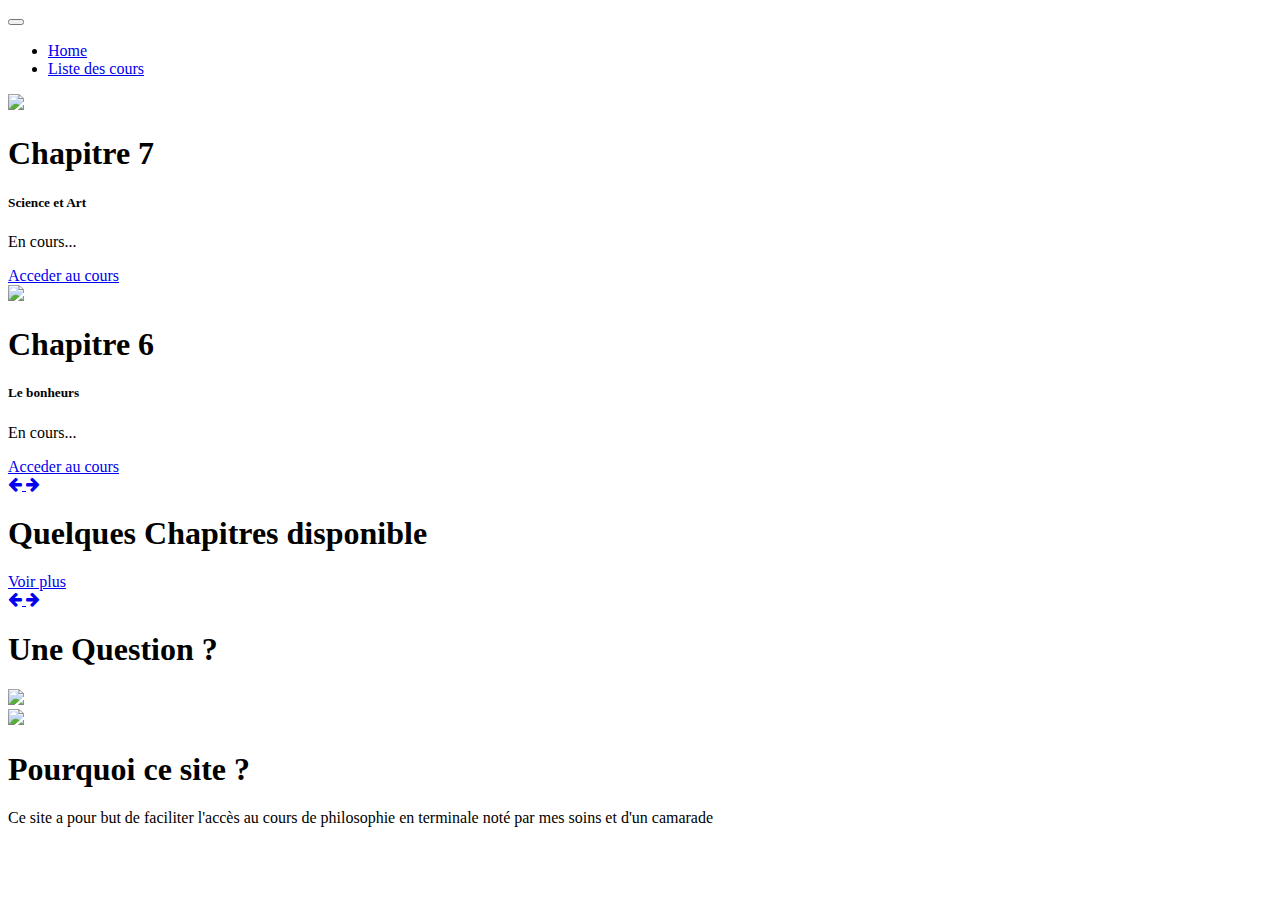
==== index.html @ 9015c94e "Add files via upload" ====
<!DOCTYPE html>
<html>
   <head>
      <!-- basic -->
      <meta charset="utf-8">
      <meta http-equiv="X-UA-Compatible" content="IE=edge">
      <meta name="viewport" content="width=device-width, initial-scale=1">
      <!-- mobile metas -->
      <meta name="viewport" content="width=device-width, initial-scale=1">
      <meta name="viewport" content="initial-scale=1, maximum-scale=1">
      <!-- site metas -->
      <title>Philosophie</title>
      <meta name="keywords" content="">
      <meta name="description" content="">
      <meta name="author" content="">
      <!-- bootstrap css -->
      <link rel="stylesheet" type="text/css" href="css/bootstrap.min.css">
      <!-- style css -->
      <link rel="stylesheet" type="text/css" href="css/style.css">
      <!-- Responsive-->
      <link rel="stylesheet" href="css/responsive.css">
      <!-- fevicon -->
      <link rel="icon" href="images/fevicon.png" type="image/gif" />
      <!-- font css -->
      <link href="https://fonts.googleapis.com/css2?family=Poppins:wght@400;600;800&display=swap" rel="stylesheet">
      <!-- Scrollbar Custom CSS -->
      <link rel="stylesheet" href="css/jquery.mCustomScrollbar.min.css">
      <!-- Tweaks for older IEs-->
      <link rel="stylesheet" href="https://netdna.bootstrapcdn.com/font-awesome/4.0.3/css/font-awesome.css">
   </head>
   <body>
      <div class="header_section">
         <div class="container-fluid">
            <nav class="navbar navbar-expand-lg navbar-light bg-light">
               <button class="navbar-toggler" type="button" data-toggle="collapse" data-target="#navbarSupportedContent" aria-controls="navbarSupportedContent" aria-expanded="false" aria-label="Toggle navigation">
               <span class="navbar-toggler-icon"></span>
               </button>
               <div class="collapse navbar-collapse" id="navbarSupportedContent">
                  <ul class="navbar-nav ml-auto">
                     <li class="nav-item active">
                        <a class="nav-link" href="index.html">Home</a>
                     </li>
                     </li>
                     <li class="nav-item active">
                        <a class="nav-link" href="chap.html">Liste des cours</a>
                     </li>

                  </ul>
                  <form class="form-inline my-2 my-lg-0">
                  </form>
               </div>
            </nav>
         </div>
         <!-- banner section start --> 
         <div class="banner_section layout_padding">
            <div class="container">
               <div id="banner_slider" class="carousel slide" data-ride="carousel">
                  <div class="carousel-inner">
                     <div class="carousel-item active">
                        <div class="row">
                           <div class="col-md-6">
                              <div class="banner_img"><img src="images/banner-img.png"></div>
                           </div>
                           <div class="col-md-6">
                              <div class="banner_taital_main">
                                 <h1 class="banner_taital">Chapitre 7</h1>
                                 <h5 class="tasty_text">Science et Art</h5>
                                 <p class="banner_text">En cours...</p>
                                 <div class="btn_main">
                                    <div class="about_bt"><a href="https://docs.google.com/document/d/1OB38rtu_yz6XkAGSwK76j5S54Hx7TfRLGMR4u3TnJHw/edit?usp=sharing">Acceder au cours</a></div>

                                 </div>
                              </div>
                           </div>
                        </div>
                     </div>
                     <div class="carousel-item">
                        <div class="row">
                           <div class="col-md-6">
                              <div class="banner_img"><img src="images/banner-img.png"></div>
                           </div>
                           <div class="col-md-6">
                              <div class="banner_taital_main">
                                 <h1 class="banner_taital">Chapitre 6</h1>
                                 <h5 class="tasty_text">Le bonheurs</h5>
                                 <p class="banner_text">En cours...</p>
                                 <div class="btn_main">
                                    <div class="about_bt"><a href="https://docs.google.com/document/d/1FIBezOdRksIloRQwRrxmfJn-W9ejL-PcydCLSy9KbUA/edit?usp=sharing">Acceder au cours</a></div>
                                 </div>
                              </div>
                           </div>
                        </div>
                     </div>
                  </div>
                  <a class="carousel-control-prev" href="#banner_slider" role="button" data-slide="prev">
                  <i class="fa fa-arrow-left"></i>
                  </a>
                  <a class="carousel-control-next" href="#banner_slider" role="button" data-slide="next">
                  <i class="fa fa-arrow-right"></i>
                  </a>
               </div>
            </div>
         </div>
         <!-- banner section end -->
      </div>
      <!-- header section end -->
      <!-- philo section start -->
      <div class="philo_section layout_padding">
         <div class="container">
            <div class="row">
               <h1 class="philo_taital">Quelques Chapitres disponible</h1>
               <div class="read_bt"><a href="chap.html">Voir plus</a></div>
            </div>
         </div>
         <div class="philo_section_2">
            <div id="main_slider" class="carousel slide" data-ride="carousel">
               <div class="carousel-inner">
                  <div class="carousel-item active">
                     <div class="container-fluid">
                        <div class="row" id="dev2">
                           
                        </div>
                     </div>
                  </div>
                  <div class="carousel-item">
                     <div class="container-fluid">
                        <div class="row" id="dev3">
                           <!-- <div class="col-lg-3 col-md-6">
                              <div class="philo_img"><img src="images/img-1.png"></div>
                              <h3 class="types_text">Chapitre 5</h3>
                              <p class="looking_text">Etat et Jusctice</p>
                              
                           </div>
                           <div class="col-lg-3 col-md-6">
                              <div class="philo_img"><img src="images/img-1.png"></div>
                              <h3 class="types_text">Chapitre 6</h3>
                              <p class="looking_text">Le bonheur</p>
                              
                           </div>
                           <div class="col-lg-3 col-md-6">
                              <div class="philo_img"><img src="images/img-1.png"></div>
                              <h3 class="types_text">Chapitre 7</h3>
                              <p class="looking_text">Science et Art</p>
                              
                           </div> -->
                        </div>
                     </div>
                  </div>
               </div>
               <a class="carousel-control-prev" href="#main_slider" role="button" data-slide="prev">
               <i class="fa fa-arrow-left"></i>
               </a>
               <a class="carousel-control-next" href="#main_slider" role="button" data-slide="next">
               <i class="fa fa-arrow-right"></i>
               </a>
            </div>
         </div>
      </div>
      <!-- philo section end -->
      <!-- about section start -->
      <div class="about_section layout_padding">
         <div class="container">
            <div class="row">
               <div class="col-md-12">
                  <h1 class="about_taital">Une Question ?</h1>
                  <div class="bulit_icon"><img src="images/bulit-icon.png"></div>
               </div>
            </div>
            <div class="about_section_2 layout_padding">
               <div class="image_iman"><img src="images/Cours-de-philosophie.webp" class="about_img"></div>
               <div class="about_taital_box">
                  <h1 class="about_taital_1">Pourquoi ce site ?</h1>
                  <p class=" about_text">Ce site a pour but de faciliter l'accès au cours de philosophie en terminale noté par mes soins et d'un camarade</p>
               </div>
            </div>
         </div>
      </div>
      <!-- about section end -->
      <!-- Javascript files-->
      <script src="js/jquery.min.js"></script>
      <script src="js/popper.min.js"></script>
      <script src="js/bootstrap.bundle.min.js"></script>
      <script src="js/jquery-3.0.0.min.js"></script>
      <script src="js/plugin.js"></script>
      <!-- sidebar -->
      <script src="js/jquery.mCustomScrollbar.concat.min.js"></script>
      <script src="js/custom.js"></script>
      <script src="js/script.js"></script>
   </body>
</html>
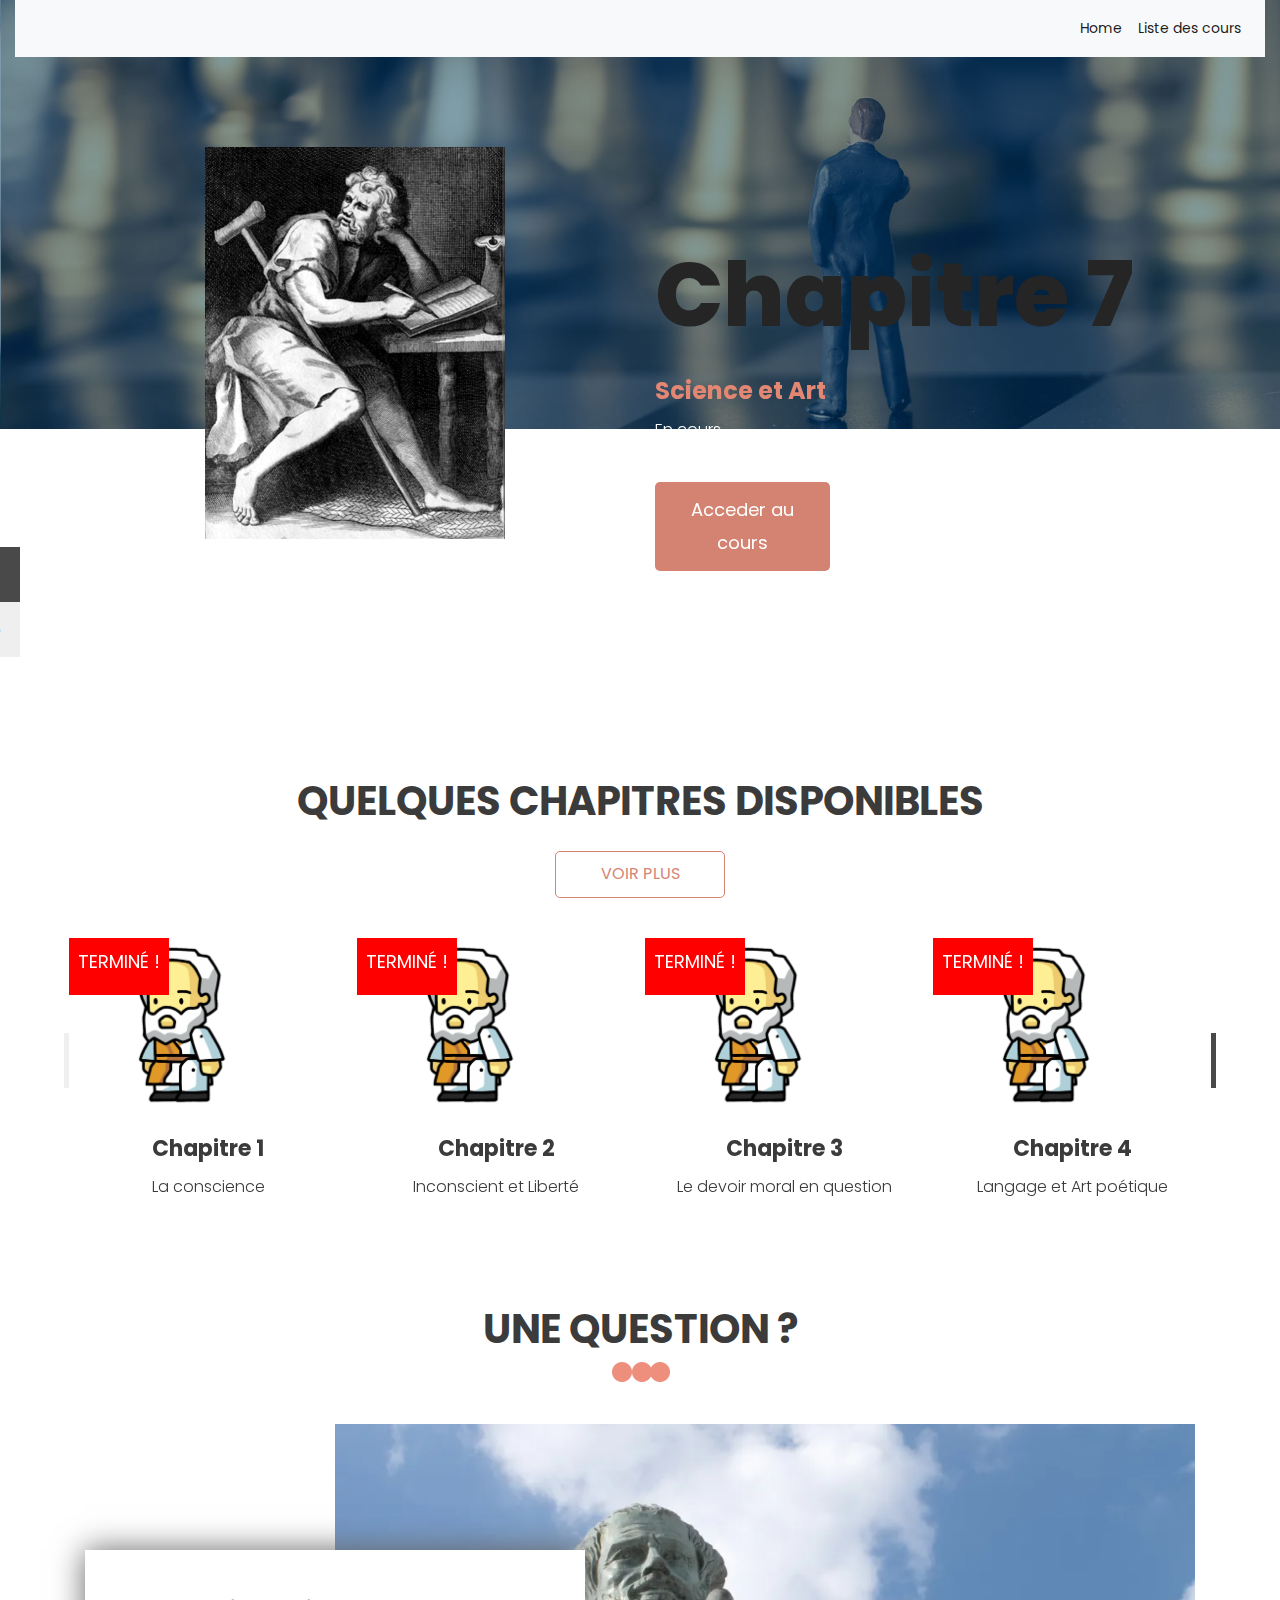
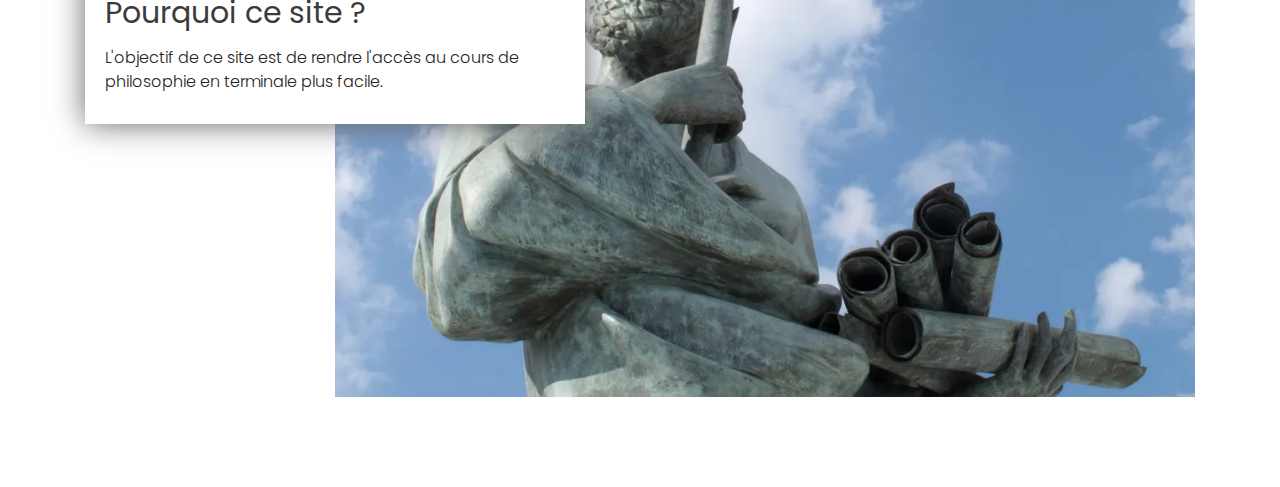
==== commit 1dd28a00: "Update index.html" ====
--- a/index.html
+++ b/index.html
@@ -108,7 +108,7 @@
       <div class="philo_section layout_padding">
          <div class="container">
             <div class="row">
-               <h1 class="philo_taital">Quelques Chapitres disponible</h1>
+               <h1 class="philo_taital">Quelques Chapitres disponibles</h1>
                <div class="read_bt"><a href="chap.html">Voir plus</a></div>
             </div>
          </div>
@@ -124,25 +124,7 @@
                   </div>
                   <div class="carousel-item">
                      <div class="container-fluid">
-                        <div class="row" id="dev3">
-                           <!-- <div class="col-lg-3 col-md-6">
-                              <div class="philo_img"><img src="images/img-1.png"></div>
-                              <h3 class="types_text">Chapitre 5</h3>
-                              <p class="looking_text">Etat et Jusctice</p>
-                              
-                           </div>
-                           <div class="col-lg-3 col-md-6">
-                              <div class="philo_img"><img src="images/img-1.png"></div>
-                              <h3 class="types_text">Chapitre 6</h3>
-                              <p class="looking_text">Le bonheur</p>
-                              
-                           </div>
-                           <div class="col-lg-3 col-md-6">
-                              <div class="philo_img"><img src="images/img-1.png"></div>
-                              <h3 class="types_text">Chapitre 7</h3>
-                              <p class="looking_text">Science et Art</p>
-                              
-                           </div> -->
+                        <div class="row" id="dev3"
                         </div>
                      </div>
                   </div>
@@ -170,7 +152,7 @@
                <div class="image_iman"><img src="images/Cours-de-philosophie.webp" class="about_img"></div>
                <div class="about_taital_box">
                   <h1 class="about_taital_1">Pourquoi ce site ?</h1>
-                  <p class=" about_text">Ce site a pour but de faciliter l'accès au cours de philosophie en terminale noté par mes soins et d'un camarade</p>
+                  <p class=" about_text">L'objectif de ce site est de rendre l'accès au cours de philosophie en terminale plus facile.</p>
                </div>
             </div>
          </div>
@@ -187,4 +169,4 @@
       <script src="js/custom.js"></script>
       <script src="js/script.js"></script>
    </body>
-</html>+</html>
--- a/css/style.css
+++ b/css/style.css
@@ -0,0 +1,611 @@
+/*--------------------------------------------------------------------- File Name: style.css ---------------------------------------------------------------------*/
+
+
+/*--------------------------------------------------------------------- import Files ---------------------------------------------------------------------*/
+
+@import url(animate.min.css);
+@import url(normalize.css);
+@import url(icomoon.css);
+@import url(css/font-awesome.min.css);
+@import url(meanmenu.css);
+@import url(owl.carousel.min.css);
+@import url(swiper.min.css);
+@import url(slick.css);
+@import url(jquery.fancybox.min.css);
+@import url(jquery-ui.css);
+@import url(nice-select.css);
+
+/*--------------------------------------------------------------------- skeleton ---------------------------------------------------------------------*/
+
+* {
+    box-sizing: border-box !important;
+    transition: ease all 0.5s;
+}
+
+html {
+    scroll-behavior: smooth;
+}
+
+body {
+    color: #666666;
+    font-size: 14px;
+    font-family: 'Poppins', sans-serif;
+    line-height: 1.80857;
+    font-weight: normal;
+    overflow-x: hidden;
+}
+
+a {
+    color: #1f1f1f;
+    text-decoration: none !important;
+    outline: none !important;
+    -webkit-transition: all .3s ease-in-out;
+    -moz-transition: all .3s ease-in-out;
+    -ms-transition: all .3s ease-in-out;
+    -o-transition: all .3s ease-in-out;
+    transition: all .3s ease-in-out;
+}
+
+h1,
+h2,
+h3,
+h4,
+h5,
+h6 {
+    letter-spacing: 0;
+    font-weight: normal;
+    position: relative;
+    padding: 0 0 10px 0;
+    font-weight: normal;
+    line-height: normal;
+    color: #111111;
+    margin: 0
+}
+
+h1 {
+    font-size: 24px
+}
+
+h2 {
+    font-size: 22px
+}
+
+h3 {
+    font-size: 18px
+}
+
+h4 {
+    font-size: 16px
+}
+
+h5 {
+    font-size: 14px
+}
+
+h6 {
+    font-size: 13px
+}
+
+*,
+*::after,
+*::before {
+    -webkit-box-sizing: border-box;
+    -moz-box-sizing: border-box;
+    box-sizing: border-box;
+}
+
+h1 a,
+h2 a,
+h3 a,
+h4 a,
+h5 a,
+h6 a {
+    color: #212121;
+    text-decoration: none!important;
+    opacity: 1
+}
+
+button:focus {
+    outline: none;
+}
+
+ul,
+li,
+ol {
+    margin: 0px;
+    padding: 0px;
+    list-style: none;
+}
+
+p {
+    margin: 20px;
+    font-weight: 300;
+    font-size: 15px;
+    line-height: 24px;
+}
+
+a {
+    color: #222222;
+    text-decoration: none;
+    outline: none !important;
+}
+
+a,
+.btn {
+    text-decoration: none !important;
+    outline: none !important;
+    -webkit-transition: all .3s ease-in-out;
+    -moz-transition: all .3s ease-in-out;
+    -ms-transition: all .3s ease-in-out;
+    -o-transition: all .3s ease-in-out;
+    transition: all .3s ease-in-out;
+}
+
+img {
+    max-width: 100%;
+    height: auto;
+}
+
+ :focus {
+    outline: 0;
+}
+
+.paddind_bottom_0 {
+    padding-bottom: 0 !important;
+}
+
+.btn-custom {
+    margin-top: 20px;
+    background-color: transparent !important;
+    border: 2px solid #ddd;
+    padding: 12px 40px;
+    font-size: 16px;
+}
+
+.lead {
+    font-size: 18px;
+    line-height: 30px;
+    color: #767676;
+    margin: 0;
+    padding: 0;
+}
+
+.form-control:focus {
+    border-color: #ffffff !important;
+    box-shadow: 0 0 0 .2rem rgba(255, 255, 255, .25);
+}
+
+.navbar-form input {
+    border: none !important;
+}
+
+.badge {
+    font-weight: 500;
+}
+
+blockquote {
+    margin: 20px 0 20px;
+    padding: 30px;
+}
+
+button {
+    border: 0;
+    margin: 0;
+    padding: 0;
+    cursor: pointer;
+}
+
+.full {
+    float: left;
+    width: 100%;
+}
+
+.layout_padding {
+    padding-top: 100px;
+    padding-bottom: 0px;
+}
+
+.padding_0 {
+    padding: 0px;
+}
+
+
+/* header section start */
+
+.header_section {
+    width: 100%;
+    float: left;
+    background-image: url(../images/banner-bg.jpg);
+    height: auto;
+    background-size: 100%;
+    background-repeat: no-repeat;
+}
+
+.header_bg {
+    width: 100%;
+    float: left;
+    background-image: url(../images/header-bg.png);
+    height: auto;
+    background-size: 100%;
+    background-repeat: no-repeat;
+}
+
+
+
+
+
+/* header section end */
+
+
+/* banner section start */
+
+.banner_section {
+    width: 100%;
+    float: left;
+    padding: 90px 0px 100px 0px;
+}
+
+.banner_taital_main {
+    width: 100%;
+    float: left;
+    padding-top: 80px;
+}
+
+.banner_taital {
+    width: 100%;
+    font-size: 90px;
+    color: #252525;
+    font-weight: 800;
+}
+
+.tasty_text {
+    width: 100%;
+    float: left;
+    font-size: 24px;
+    color: #e38773;
+    font-weight: bold;
+}
+
+.banner_text {
+    width: 100%;
+    float: left;
+    font-size: 16px;
+    color: #ffffff;
+    margin: 0px;
+}
+
+.btn_main {
+    width: 100%;
+    float: left;
+    padding-top: 40px;
+}
+
+.about_bt {
+    width: 175px;
+    float: left;
+}
+
+.about_bt a {
+    width: 100%;
+    float: left;
+    font-size: 18px;
+    background-color: #d48272;
+    color: #fefefd;
+    text-align: center;
+    padding: 12px;
+    border-radius: 5px;
+}
+
+.about_bt a:hover {
+    color: #fefefd;
+    background-color: #4a4949;
+}
+
+.callnow_bt {
+    width: 175px;
+    float: left;
+}
+
+.callnow_bt a {
+    width: 100%;
+    float: left;
+    font-size: 18px;
+    background-color: #d48272;
+    color: #fefefd;
+    text-align: center;
+    padding: 12px;
+    margin-left: 10px;
+    border-radius: 5px;
+}
+
+.callnow_bt a:hover {
+    color: #fefefd;
+    background-color: #4a4949;
+}
+
+.callnow_bt.active a {
+    color: #fefefd;
+    background-color: #4a4949;
+}
+
+#banner_slider a.carousel-control-prev {
+    left: -120px;
+    top: 455px;
+}
+
+#banner_slider a.carousel-control-next {
+    right: 0px;
+    top: 400px;
+    left: -120px;
+    color: #fefefd;
+    background-color: #4a4949;
+}
+
+#banner_slider .carousel-control-next,
+#banner_slider .carousel-control-prev {
+    width: 55px;
+    height: 55px;
+    opacity: 1;
+    font-size: 16px;
+    color: #4a4949;
+    background-color: #efefef;
+}
+
+#banner_slider .carousel-control-next:focus,
+#banner_slider .carousel-control-next:hover,
+#banner_slider .carousel-control-prev:focus,
+#banner_slider .carousel-control-prev:hover {
+    color: #fefefd;
+    background-color: #4a4949;
+}
+
+.banner_img {
+    width: 100%;
+    float: left;
+    text-align: center;
+}
+
+
+/* banner section end */
+
+
+/* philo section start */
+
+.philo_section {
+    width: 100%;
+    float: left;
+}
+
+.philo_taital {
+    width: 100%;
+    float: left;
+    font-size: 40px;
+    color: #3b3b3b;
+    text-transform: uppercase;
+    text-align: center;
+    font-weight: bold;
+    padding-bottom: 0px;
+}
+
+.philo_section_2 {
+    width: 90%;
+    margin: 0 auto;
+    text-align: center;
+    padding-top: 40px;
+}
+
+.bulit_icon {
+    width: 100%;
+    text-align: center;
+}
+
+.philo_img img {
+    width: 80%;
+    float: left;
+}
+
+.types_text {
+    width: 100%;
+    float: left;
+    font-size: 22px;
+    color: #3b3b3b;
+    text-align: center;
+    font-weight: bold;
+    padding-top: 20px;
+}
+
+.looking_text {
+    width: 100%;
+    float: left;
+    font-size: 16px;
+    color: #3b3b3b;
+    text-align: center;
+    margin: 0px;
+}
+
+.read_bt {
+    width: 170px;
+    margin: 0 auto;
+    text-align: center;
+    padding-top: 20px;
+    display: flex;
+}
+
+.read_bt a {
+    width: 100%;
+    float: left;
+    font-size: 16px;
+    color: #d78373;
+    text-align: center;
+    border-radius: 5px;
+    border: 1px solid #d78373;
+    text-transform: uppercase;
+    padding: 8px;
+}
+
+.read_bt a:hover {
+    color: #3b3b3b;
+    border: 1px solid #3b3b3b;
+}
+
+#main_slider a.carousel-control-prev {
+    left: -50px;
+    top: 95px;
+}
+
+#main_slider a.carousel-control-next {
+    right: -50px;
+    top: 95px;
+    color: #fefefd;
+    background-color: #4a4949;
+}
+
+#main_slider .carousel-control-next,
+#main_slider .carousel-control-prev {
+    width: 55px;
+    height: 55px;
+    opacity: 1;
+    font-size: 16px;
+    color: #4a4949;
+    background-color: #efefef;
+}
+
+#main_slider .carousel-control-next:focus,
+#main_slider .carousel-control-next:hover,
+#main_slider .carousel-control-prev:focus,
+#main_slider .carousel-control-prev:hover {
+    color: #fefefd;
+    background-color: #4a4949;
+}
+
+
+/* philo section end */
+
+
+/* about section start */
+
+.about_section {
+    width: 100%;
+    float: left;
+    padding-bottom: 90px;
+}
+
+.about_section_2 {
+    width: 100%;
+    float: left;
+    padding-top: 40px;
+}
+
+.about_taital {
+    width: 100%;
+    float: left;
+    font-size: 40px;
+    color: #3b3b3b;
+    text-transform: uppercase;
+    text-align: center;
+    font-weight: bold;
+    padding-bottom: 0px;
+}
+
+.about_taital_box {
+    width: 500px;
+    float: left;
+    background-color: #ffffff;
+    height: auto;
+    padding: 40px 20px 30px 20px;
+    box-shadow: 0px 0px 30px 0px;
+    position: absolute;
+    top: 1550px;
+}
+
+.image_iman {
+    padding-left: 250px;
+    position: relative;
+}
+
+.about_img {
+    width: 100%;
+}
+
+.about_taital_1 {
+    width: 100%;
+    float: left;
+    font-size: 30px;
+    color: #3b3b3b;
+}
+
+.about_text {
+    width: 100%;
+    float: left;
+    font-size: 16px;
+    color: #232222;
+    margin: 0px;
+}
+
+/* about section end */
+/* blog section start */
+
+.blog_section {
+    width: 100%;
+    float: left;
+}
+
+.blog_section_2 {
+    width: 100%;
+    float: left;
+    padding-top: 60px;
+}
+
+.blog_box {
+    width: 100%;
+    background-color: #ffffff;
+    box-shadow: 0px 0px 20px 0px;
+    padding: 0px 0px 30px 0px;
+}
+
+.blog_img {
+    width: 60%;
+}
+
+.statut {
+    width: 100px;
+    font-size: 18px;
+    color: #ffffff;
+    text-align: center;
+    text-transform: uppercase;
+    padding: 20px 0px;
+    background-color: red;
+    position: absolute;
+    top: -10px;
+    left: 5px;
+}
+
+.prep_text {
+    width: 100%;
+    font-size: 20px;
+    color: #3b3b3b;
+    text-transform: uppercase;
+    font-weight: bold;
+    padding: 20px 20px 10px 20px;
+}
+
+.lorem_text {
+    width: 100%;
+    font-size: 14px;
+    color: #3b3b3b;
+    margin: 0px;
+    padding: 0px 20px;
+}
+
+
+/* blog section end */
+
+.margin_top90 {
+    margin-top: 90px;
+}
+
+@media (max-width: 767px) {
+    .banner_taital{
+        font-size: 50px;
+    }
+}
--- a/css/responsive.css
+++ b/css/responsive.css
@@ -0,0 +1,538 @@
+/*--------------------------------------------------------------------- File Name: responsive.css ---------------------------------------------------------------------*/
+
+
+/*------------------------------------------------------------------- 991px x 768px ---------------------------------------------------------------------*/
+
+@media only screen and (min-width: 768px) and (max-width: 991px) {
+    .header-search {
+        padding: 15px 0px;
+    }
+}
+
+
+/*------------------------------------------------------------------- 767px x 599px ---------------------------------------------------------------------*/
+
+@media only screen and (min-width: 599px) and (max-width: 767px) {
+    .logo {
+        text-align: center;
+    }
+    .cart-content-right {
+        padding-bottom: 5px;
+    }
+    .mg {
+        margin: 0px 0px;
+    }
+    .menu-area-main {
+        height: 256px;
+        overflow-y: auto;
+    }
+    .megamenu>.row [class*="col-"] {
+        padding: 0px;
+    }
+    .menu-area-main .megamenu .men-cat {
+        padding: 0px 15px;
+    }
+    .menu-area-main .megamenu .women-cat {
+        padding: 0px 15px;
+    }
+    .menu-area-main .megamenu .el-cat {
+        padding: 0px 15px;
+    }
+    .mean-container .mean-nav ul li a.mean-expand {
+        height: 19px;
+    }
+    .category-box.women-box {
+        display: none;
+    }
+    .cart-box {
+        display: inline-block;
+        margin: 0px 30px;
+    }
+    .wish-box {
+        float: none;
+        margin: 0px 30px;
+        display: inline-block;
+    }
+    .menu-add {
+        display: none;
+    }
+    .category-box {
+        display: none;
+    }
+    .mean-container .mean-nav ul li ol {
+        padding: 0px;
+    }
+    .mean-container .mean-nav ul li a {
+        padding: 10px 20px;
+        width: 94.8%;
+    }
+    .mean-container .mean-nav ul li li a {
+        width: 92%;
+        padding: 1em 4%;
+    }
+    .mean-container .mean-nav ul li li li a {
+        width: 100%;
+    }
+    .header-search {
+        padding: 15px 0px;
+    }
+    #collapseFilter.d-md-block {
+        padding: 30px 0px;
+    }
+}
+
+
+/*------------------------------------------------------------------- 599px x 280px ---------------------------------------------------------------------*/
+
+@media only screen and (min-width: 280px) and (max-width: 599px) {
+    .cart-content-right {
+        padding-bottom: 5px;
+    }
+    .megamenu>.row [class*="col-"] {
+        padding: 0px;
+    }
+    .menu-area-main .megamenu .men-cat {
+        padding: 0px 15px;
+    }
+    .menu-area-main .megamenu .women-cat {
+        padding: 0px 15px;
+    }
+    .menu-area-main .megamenu .el-cat {
+        padding: 0px 15px;
+    }
+    .mean-container .mean-nav ul li a {
+        padding: 1em 4%;
+        width: 92%;
+    }
+    .mean-container .mean-nav ul li li a {
+        width: 90%;
+        padding: 1em 5%;
+    }
+    .mean-container .sub-full.megamenu-categories ol li a {
+        padding: 5px 0px;
+        text-transform: capitalize;
+        width: 100%;
+    }
+    .megamenu .sub-full.megamenu-categories .women-box .banner-up-text a {
+        width: auto;
+        border: none;
+        float: none;
+    }
+    .menu-area-main {
+        height: 45px;
+        overflow-y: auto;
+    }
+    .mean-container .mean-nav ul li a.mean-expand {
+        top: 0;
+    }
+}
+
+@media (min-width: 992px) and (max-width: 1199px) {
+    .navbar {
+        padding: 15px 15px;
+    }
+    .banner_taital_main {
+        padding-left: 15px;
+    }
+    #banner_slider a.carousel-control-prev {
+        left: 10px;
+        top: 380px;
+    }
+    #banner_slider a.carousel-control-next {
+        right: 0px;
+        top: 380px;
+        left: 70px;
+    }
+    .banner_section {
+        padding: 90px 0px 20px 0px;
+    }
+    .header_section {
+        background-size: 100% 100%;
+    }
+    #main_slider a.carousel-control-prev {
+        left: -50px;
+        top: 55px;
+    }
+    #main_slider a.carousel-control-next {
+        right: -50px;
+        top: 55px;
+    }
+    .types_text {
+        font-size: 20px;
+    }
+    .looking_text {
+        font-size: 12px;
+    }
+    .about_img {
+        width: 100%;
+        margin-top: 80px;
+    }
+    .about_text {
+        font-size: 14px;
+    }
+    .about_taital_box {
+        width: 500px;
+        padding: 40px 20px 30px 20px;
+        top: 1430px;
+    }
+    .readmore_btn {
+        margin-top: 20px;
+    }
+    .about_img {
+        height: 420px;
+    }
+    .client_right {
+        padding-top: 0px;
+    }
+}
+
+@media (min-width: 768px) and (max-width: 991px) {
+    .header_section {
+        background-size: 100% 100%;
+    }
+    .navbar-light .navbar-toggler {
+        color: #fff;
+        border-color: #fb795f;
+        background: #fb795f;
+    }
+    .navbar-expand-lg .navbar-nav .nav-link {
+        text-align: center;
+    }
+    .search_bt {
+        width: 100%;
+        text-align: center;
+    }
+    .banner_taital_main {
+        padding-left: 20px;
+    }
+    .navbar {
+        padding: 15px 0px;
+    }
+    #banner_slider a.carousel-control-prev {
+        left: -41px;
+        top: 404px;
+        color: #252525;
+    }
+    #banner_slider a.carousel-control-next {
+        right: 0px;
+        top: 460px;
+        left: -40px;
+    }
+    .about_bt {
+        width: 140px;
+        float: left;
+    }
+    .callnow_bt {
+        width: 140px;
+        float: left;
+    }
+    #main_slider a.carousel-control-prev {
+        left: 0;
+        top: 95px;
+    }
+    #main_slider a.carousel-control-next {
+        right: 0;
+        top: 95px;
+    }
+    .about_img {
+        width: 100%;
+        height: 370px;
+        margin-top: 60px;
+    }
+    .about_taital_box {
+        width: 370px;
+        float: left;
+        top: 1960px;
+    }
+    .about_text {
+        font-size: 14px;
+    }
+    .client_text {
+        width: 85%;
+        font-size: 14px;
+    }
+    .client_right {
+        padding-top: 0;
+    }
+    .client_left {
+        padding-left: 0;
+    }
+    .mail_section_1 {
+        width: 60%;
+        margin: 0 auto;
+    }
+    .footer_text {
+        width: 100%;
+    }
+    .copyright_section .row {
+        display: flex;
+        flex-direction: column-reverse;
+    }
+    .footer_social_icon {
+        float: right;
+        text-align: center;
+        padding-top: 15px;
+    }
+}
+
+@media (min-width: 576px) and (max-width: 767px) {
+    .navbar {
+        padding: 15px 0px;
+    }
+    .navbar-light .navbar-toggler {
+        color: #fff;
+        border-color: #fff;
+        background: #fff;
+    }
+    .navbar-expand-lg .navbar-nav .nav-link {
+        color: #ffffff;
+    }
+    .header_section {
+        background-size: cover;
+    }
+    .navbar-expand-lg .navbar-nav .nav-link {
+        text-align: center;
+    }
+    .search_bt {
+        width: 100%;
+        text-align: center;
+    }
+    #banner_slider a.carousel-control-next {
+        right: 0px;
+        top: 585px;
+        left: 170px;
+        display: none;
+    }
+    #banner_slider a.carousel-control-prev {
+        left: 100px;
+        top: 585px;
+        display: none;
+    }
+    .banner_section .row {
+        display: flex;
+        flex-direction: column-reverse;
+    }
+    .banner_taital_main {
+        padding-top: 0px;
+    }
+    .tasty_text {
+        color: #ffffff;
+    }
+    .about_bt {
+        width: 140px;
+        float: left;
+    }
+    .callnow_bt {
+        width: 140px;
+        float: left;
+    }
+    .philo_taital {
+        font-size: 30px;
+    }
+    #main_slider a.carousel-control-next {
+        right: 0;
+        display: none;
+    }
+    #main_slider a.carousel-control-prev {
+        left: 0;
+        display: none;
+    }
+    .about_taital_box {
+        position: inherit;
+    }
+    .about_taital {
+        font-size: 30px;
+    }
+    .image_iman {
+        padding-left: 0;
+    }
+    .about_taital_box {
+        width: 100%;
+    }
+    .about_taital_1 {
+        font-size: 25px;
+    }
+    .about_img {
+        margin-top: 40px;
+    }
+    .about_text {
+        font-size: 15px;
+    }
+    .client_section {
+        background: rgb(208, 125, 107, 0.6);
+        background-size: cover;
+    }
+    .client_left {
+        width: 100%;
+        padding-left: 0px;
+    }
+    .client_right {
+        width: 100%;
+        padding-top: 20px;
+    }
+    .client_taital_main {
+        display: block;
+    }
+    .client_text {
+        width: 100%;
+    }
+    .client_img {
+        width: 100%;
+        margin-top: 30px;
+    }
+    .prep_text {
+        width: 100%;
+        font-size: 19px;
+    }
+    .read_bt a {
+        margin-bottom: 30px;
+    }
+    .mail_section_1 {
+        width: 100%;
+        margin: 0 auto;
+    }
+    .footer_text {
+        width: 100%;
+    }
+    .form-group {
+        width: 100%;
+    }
+    .copyright_section .row {
+        display: flex;
+        flex-direction: column-reverse;
+    }
+    .footer_social_icon {
+        text-align: center;
+    }
+}
+
+@media (max-width: 575px) {
+    .navbar {
+        padding: 15px 0px;
+    }
+    .navbar-light .navbar-toggler {
+        color: #fff;
+        border-color: #fff;
+        background: #fff;
+    }
+    .navbar-expand-lg .navbar-nav .nav-link {
+        color: #ffffff;
+    }
+    .header_section {
+        background-size: cover;
+    }
+    .navbar-expand-lg .navbar-nav .nav-link {
+        text-align: center;
+    }
+    .search_bt {
+        width: 100%;
+        text-align: center;
+    }
+    #banner_slider a.carousel-control-next {
+        right: 0px;
+        top: 585px;
+        left: 170px;
+        display: none;
+    }
+    #banner_slider a.carousel-control-prev {
+        left: 100px;
+        top: 585px;
+        display: none;
+    }
+    .banner_section .row {
+        display: flex;
+        flex-direction: column-reverse;
+    }
+    .banner_taital_main {
+        padding-top: 0px;
+    }
+    .tasty_text {
+        color: #ffffff;
+    }
+    .about_bt {
+        width: 140px;
+        float: left;
+    }
+    .about_img {
+        margin-top: 40px;
+    }
+    .callnow_bt {
+        width: 140px;
+        float: left;
+    }
+    .philo_taital {
+        font-size: 30px;
+    }
+    #main_slider a.carousel-control-next {
+        right: 0;
+        display: none;
+    }
+    #main_slider a.carousel-control-prev {
+        left: 0;
+        display: none;
+    }
+    .about_taital_box {
+        position: inherit;
+    }
+    .about_taital {
+        font-size: 30px;
+    }
+    .image_iman {
+        padding-left: 0;
+    }
+    .about_taital_box {
+        width: 100%;
+    }
+    .about_taital_1 {
+        font-size: 25px;
+    }
+    .about_text {
+        font-size: 15px;
+    }
+    .client_section {
+        background: rgb(208, 125, 107, 0.6);
+        background-size: cover;
+    }
+    .client_left {
+        width: 100%;
+        padding-left: 0px;
+    }
+    .client_right {
+        width: 100%;
+        padding-top: 20px;
+    }
+    .client_taital_main {
+        display: block;
+    }
+    .client_text {
+        width: 100%;
+    }
+    .client_img {
+        width: 100%;
+        margin-top: 30px;
+    }
+    .prep_text {
+        width: 100%;
+        font-size: 19px;
+    }
+    .read_bt a {
+        margin-bottom: 30px;
+    }
+    .mail_section_1 {
+        width: 100%;
+        margin: 0 auto;
+    }
+    .footer_text {
+        width: 100%;
+    }
+    .form-group {
+        width: 100%;
+    }
+    .copyright_section .row {
+        display: flex;
+        flex-direction: column-reverse;
+    }
+    .footer_social_icon {
+        text-align: center;
+    }
+}